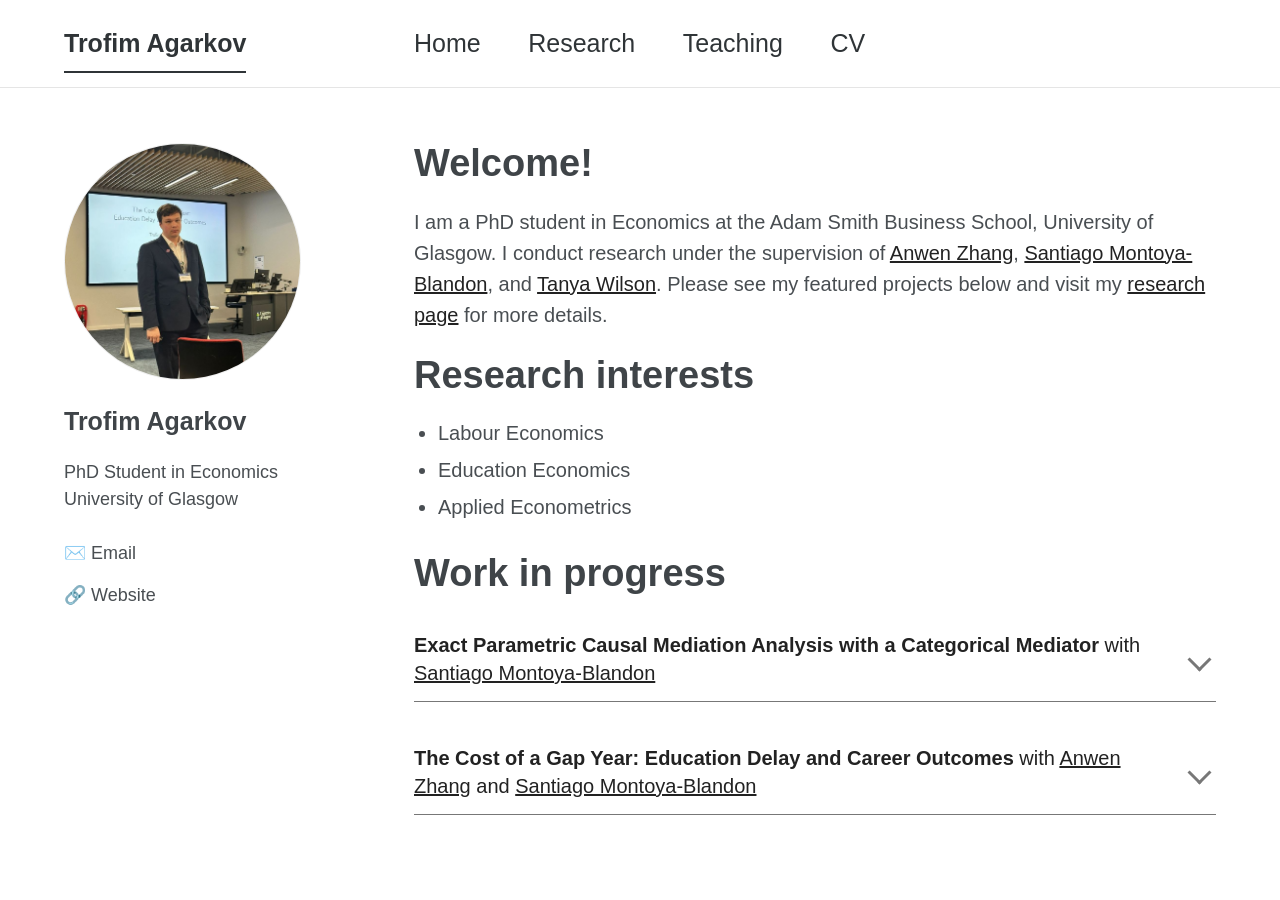
==== index.html @ 4972b130 "Update index.html" ====
<!DOCTYPE html>
<html lang="en">
<head>
  <meta charset="UTF-8">
  <title>Trofim Agarkov</title>
  <meta name="viewport" content="width=device-width, initial-scale=1.0">

  <!-- IMPORTANT: absolute path so it works on all pages -->
  <link rel="stylesheet" href="/style.css">
</head>

<body>

<header>
  <div class="site-title">
    <a href="/">Trofim Agarkov</a>
  </div>

  <nav>
    <a href="/">Home</a>
    <a href="/research/">Research</a>
    <a href="/teaching/">Teaching</a>
    <a href="/Trofim_Agarkov_CV.pdf" target="_blank" rel="noopener noreferrer">CV</a>
  </nav>
</header>

<div class="page-wrapper">

  <!-- SIDEBAR -->
  <aside class="sidebar">
    <img src="/Trofim_Agarkov.jpg" alt="Trofim Agarkov" class="profile-photo">

    <h2>Trofim Agarkov</h2>

    <p class="bio">
      PhD Student in Economics<br>
      University of Glasgow
    </p>

    <p class="sidebar-link">
      ✉️ <a href="mailto:Trofim.Agarkov@glasgow.ac.uk">Email</a>
    </p>

    <p class="sidebar-link">
      🔗 <a href="https://www.trofimagarkov.com">Website</a>
    </p>

  </aside>

  <!-- MAIN CONTENT -->
  <main class="content">
    
<h1>Welcome!</h1>

<p>
  I am a PhD student in Economics at the Adam Smith Business School,
  University of Glasgow. I conduct research under the supervision of
  <a href="https://www.gla.ac.uk/schools/business/staff/anwenzhang/">Anwen Zhang</a>,
  <a href="https://www.gla.ac.uk/schools/business/staff/santiagomontoyablandon/">Santiago Montoya-Blandon</a>,
  and
  <a href="https://www.gla.ac.uk/schools/business/staff/tanyawilson/">Tanya Wilson</a>.
  Please see my featured projects below and visit my
<a href="https://www.trofimagarkov.com/research/">research page</a>
for more details.
</p>

<h1>Research interests</h1>

<ul class="interest-list">
  <li>Labour Economics</li>
  <li>Education Economics</li>
  <li>Applied Econometrics</li>
</ul>

    <h1>Work in progress</h1>

<details class="paper-item">
  <summary>
    <span class="paper-text">
      <strong>Exact Parametric Causal Mediation Analysis with a Categorical Mediator</strong>
      with <a href="https://www.gla.ac.uk/schools/business/staff/santiagomontoyablandon/">Santiago Montoya-Blandon</a>
    </span>

    <span class="paper-arrow"></span>
  </summary>

  <div class="paper-abstract">
    This paper develops a parametric framework for causal mediation analysis with nominal categorical
mediators, such as occupation, education, or sector. Building on Imai et al. (2010), I derive closed-form 
expressions for the direct and indirect effects on the natural outcome scale, with the indirect effect
decomposed additively by mediator category. The paper also clarifies the relationship with inverse odds
ratio weighting, highlighting its strengths and limitations. Simulations show that the proposed approach
performs well, especially when treatment-mediator interactions are present.
  </div>
</details>

<details class="paper-item">
  <summary>
    <span class="paper-text">
      <strong>The Cost of a Gap Year: Education Delay and Career Outcomes</strong>
      with <a href="https://www.gla.ac.uk/schools/business/staff/anwenzhang/">Anwen Zhang</a> 
      and <a href="https://www.gla.ac.uk/schools/business/staff/santiagomontoyablandon/">Santiago Montoya-Blandon</a>
    </span>

    <span class="paper-arrow"></span>
  </summary>

  <div class="paper-abstract">
    This paper examines the association between taking a gap year before higher education and early-career
earnings in the UK. Using the Next Steps cohort linked to administrative school records, I compare students
who defer university entry with those who enrol immediately, using OLS, matching, and sensitivity analyses.
Gap-year participation is associated with lower earnings at ages 25 and 32, though the penalty declines over
time. The effects are largest for unplanned and non-labour-market gap years, while labour-market-oriented
gap years show little effect. The findings highlight the importance of gap-year type for long-term outcomes.
  </div>
</details>


  </main>

</div>

</body>
</html>
---- style.css ----
body {
  margin: 0;
  font-family: Arial, Helvetica, sans-serif;
  color: #494e52;
  background: white;
  font-size: 20px;
  line-height: 1.55;
}

/* top bar */

header {
  display: grid;
  grid-template-columns: 280px minmax(0, 1000px);
  column-gap: 70px;
  max-width: 1380px;
  margin: 0 auto;
  padding: 24px 5%;
  border-bottom: 1px solid #e5e5e5;
  align-items: center;
}

.site-title {
  grid-column: 1;
}

.site-title a {
  color: #2f3437;
  font-size: 25px;
  font-weight: bold;
  text-decoration: none;
  padding-bottom: 14px;
  border-bottom: 2px solid #2f3437;
}

nav {
  grid-column: 2;
}

nav a {
  margin-right: 42px;
  color: #2f3437;
  text-decoration: none;
  font-size: 25px;
}

nav a:last-child {
  margin-right: 0;
}

nav a:hover {
  color: #2aa6c8;
}

/* full layout */

.page-wrapper {
  display: grid;
  grid-template-columns: 280px minmax(0, 1000px);
  column-gap: 70px;
  max-width: 1380px;
  margin: 55px auto;
  padding: 0 5%;
}

/* sidebar */

.sidebar {
  font-size: 18px;
}

.profile-photo {
  width: 235px;
  height: 235px;
  border-radius: 50%;
  object-fit: cover;
  display: block;
  margin-bottom: 22px;
  border: 1px solid #eee;
}

.sidebar h2 {
  font-size: 25px;
  color: #3f4448;
  margin: 0 0 14px 0;
}

.bio {
  margin-bottom: 26px;
}

.sidebar-link {
  margin: 14px 0;
}

.sidebar a {
  color: #494e52;
  text-decoration: none;
}

.sidebar a:hover {
  color: #2aa6c8;
}

/* main content */

.content {
  max-width: 1000px;
}

.content h1 {
  color: #3f4448;
  font-size: 38px;
  line-height: 1.1;
  margin-top: 0;
  margin-bottom: 22px;
}

.content h2 {
  color: #3f4448;
  font-size: 34px;
  margin-top: 40px;
  margin-bottom: 18px;
}

.content p {
  margin: 0 0 24px 0;
}

.content a {
  color: #222;
  text-decoration: underline;
}

.content a:hover {
  color: #2aa6c8;
}

/* expandable paper items */

.paper-item {
  border-bottom: 1px solid #777;
  padding: 0;
  margin: 0 0 28px 0;
}

.paper-item summary {
  list-style: none;
  cursor: pointer;
  display: grid;
  grid-template-columns: 1fr auto;
  align-items: center;
  gap: 24px;
  padding: 14px 0;
}

.paper-item summary::-webkit-details-marker {
  display: none;
}

.paper-text {
  font-size: 20px;
  line-height: 1.4;
  color: #222;
}

.paper-text strong {
  font-weight: 700;
}

.paper-text a {
  color: #222;
  text-decoration: underline;
}

.paper-text a:hover {
  color: #2aa6c8;
}

.paper-arrow {
  width: 14px;
  height: 14px;
  border-right: 3px solid #777;
  border-bottom: 3px solid #777;
  transform: rotate(45deg);
  transition: transform 0.2s ease, border-color 0.2s ease;
  justify-self: end;
  margin-right: 8px;
}

.paper-item summary:hover .paper-arrow {
  border-color: #111;
}

.paper-item[open] .paper-arrow {
  transform: rotate(225deg);
}

.paper-abstract {
  padding: 16px 0 24px 0;
  font-size: 20px;
  line-height: 1.65;
  color: #111;
}

.interest-list {
  margin-top: 0;
  margin-bottom: 30px;
  padding-left: 24px;
}

.interest-list li {
  margin-bottom: 6px;
}

/* mobile */

@media (max-width: 900px) {
  header {
    display: block;
    padding: 20px 24px;
  }

  .site-title {
    margin-bottom: 16px;
  }

  nav {
    margin-left: 0;
  }

  nav a {
    display: inline-block;
    margin-right: 22px;
    margin-top: 12px;
    font-size: 20px;
  }

  .page-wrapper {
    display: block;
    margin: 35px auto;
    padding: 0 24px;
  }

  .sidebar {
    margin-bottom: 40px;
  }

  .content h1 {
    font-size: 32px;
  }

  .paper-text {
    font-size: 18px;
  }

  .paper-abstract {
    font-size: 18px;
  }
}
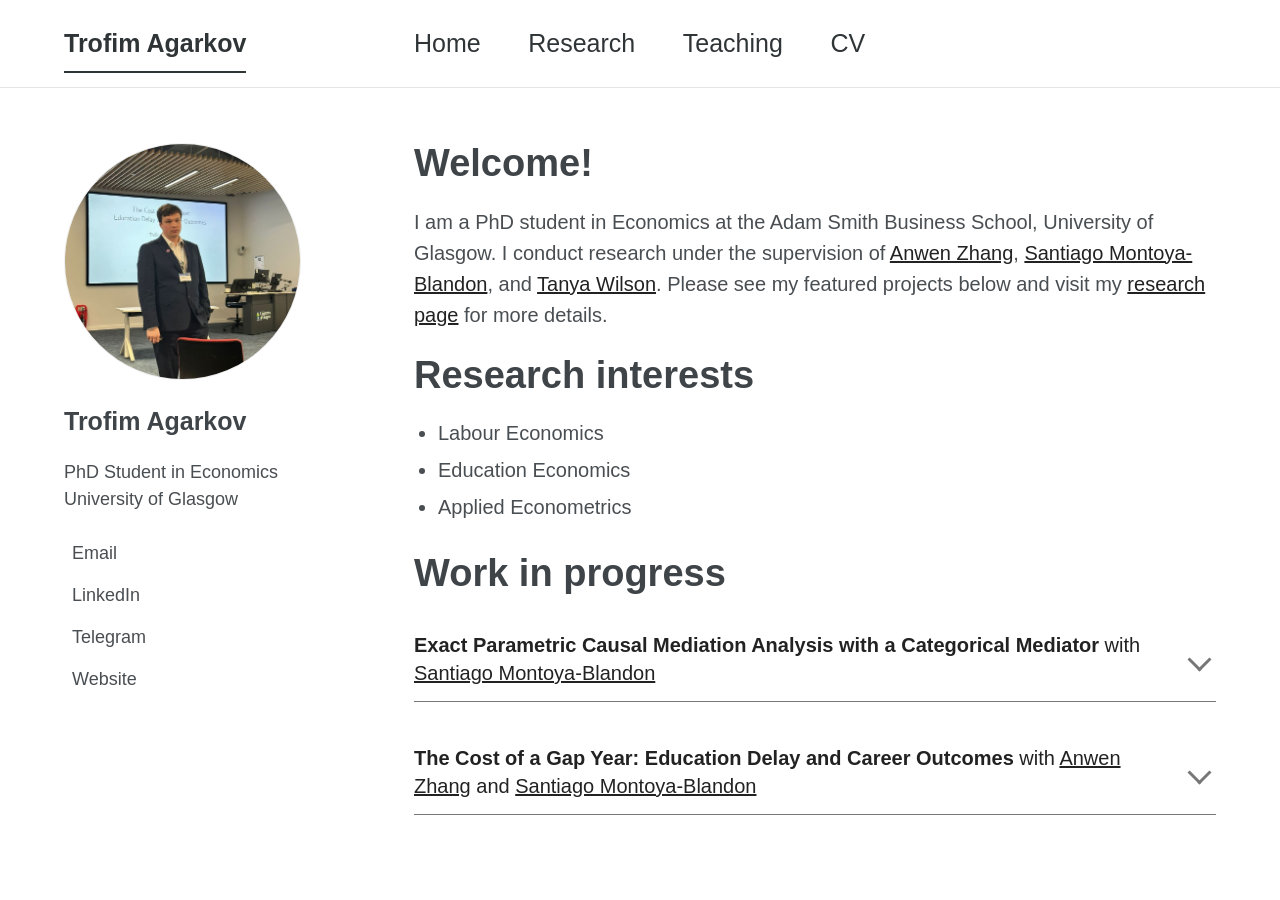
==== commit 3bdb9a23: "Update index.html" ====
--- a/index.html
+++ b/index.html
@@ -38,11 +38,23 @@
     </p>
 
     <p class="sidebar-link">
-      ✉️ <a href="mailto:Trofim.Agarkov@glasgow.ac.uk">Email</a>
+      <i class="fa-solid fa-envelope sidebar-icon"></i>
+      <a href="mailto:Trofim.Agarkov@glasgow.ac.uk">Email</a>
     </p>
 
     <p class="sidebar-link">
-      🔗 <a href="https://www.trofimagarkov.com">Website</a>
+      <i class="fa-brands fa-linkedin sidebar-icon"></i>
+      <a href="https://www.linkedin.com/in/trofimagarkov/">LinkedIn</a>
+    </p>
+
+    <p class="sidebar-link">
+      <i class="fa-brands fa-telegram sidebar-icon"></i>
+      <a href="https://t.me/trofimagarkov">Telegram</a>
+    </p>
+
+    <p class="sidebar-link">
+      <i class="fa-solid fa-link sidebar-icon"></i>
+      <a href="https://www.trofimagarkov.com">Website</a>
     </p>
 
   </aside>
--- a/style.css
+++ b/style.css
@@ -102,6 +102,13 @@
   color: #2aa6c8;
 }
 
+.sidebar-icon {
+  width: 24px;
+  margin-right: 8px;
+  color: #494e52;
+  text-align: center;
+}
+
 /* main content */
 
 .content {
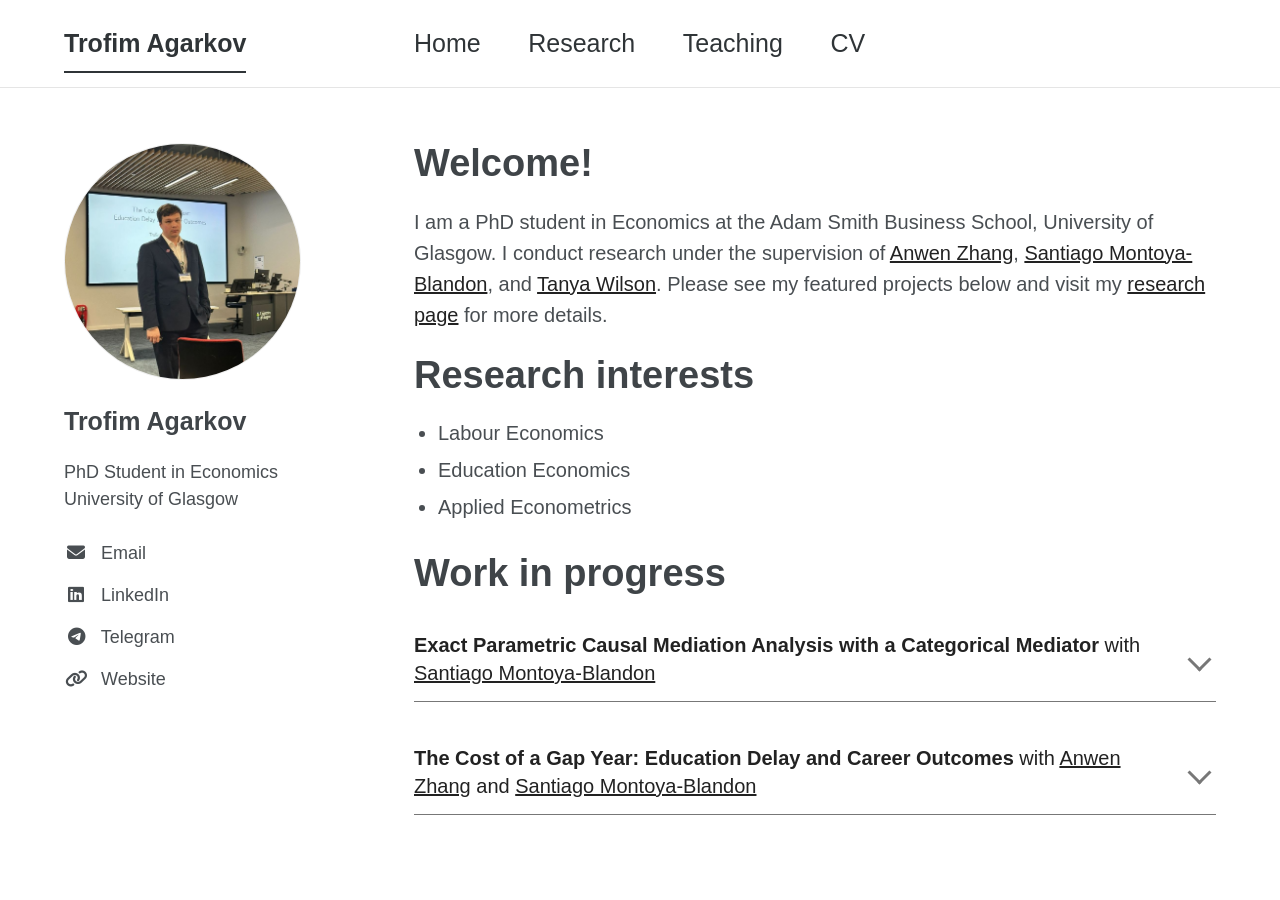
==== commit be02315d: "Update index.html" ====
--- a/index.html
+++ b/index.html
@@ -7,6 +7,7 @@
 
   <!-- IMPORTANT: absolute path so it works on all pages -->
   <link rel="stylesheet" href="/style.css">
+  <link rel="stylesheet" href="https://cdnjs.cloudflare.com/ajax/libs/font-awesome/6.5.1/css/all.min.css">
 </head>
 
 <body>
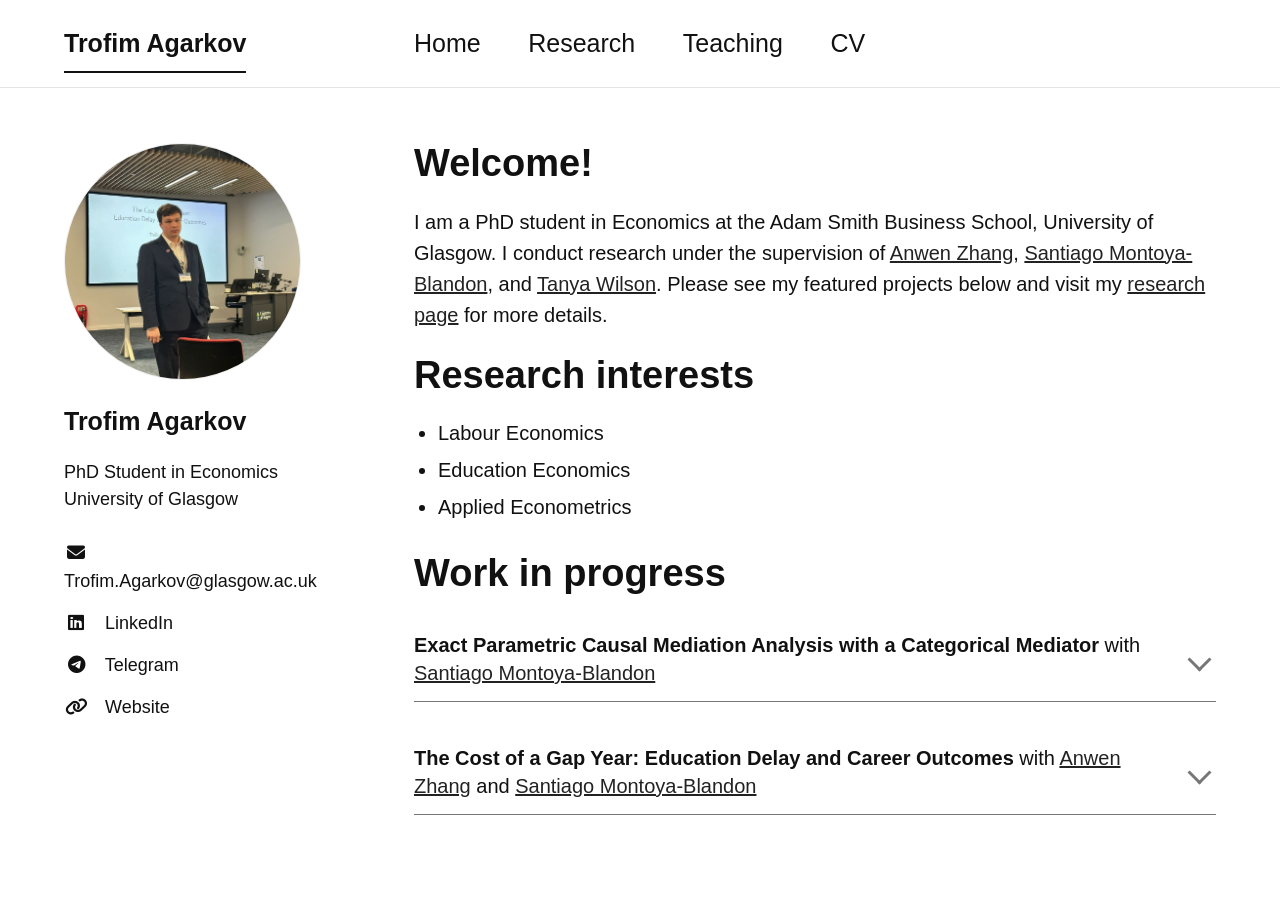
==== commit da4c7bea: "Update index.html" ====
--- a/index.html
+++ b/index.html
@@ -40,7 +40,7 @@
 
     <p class="sidebar-link">
       <i class="fa-solid fa-envelope sidebar-icon"></i>
-      <a href="mailto:Trofim.Agarkov@glasgow.ac.uk">Email</a>
+      <a href="mailto:Trofim.Agarkov@glasgow.ac.uk">Trofim.Agarkov@glasgow.ac.uk</a>
     </p>
 
     <p class="sidebar-link">
--- a/style.css
+++ b/style.css
@@ -1,7 +1,7 @@
 body {
   margin: 0;
   font-family: Arial, Helvetica, sans-serif;
-  color: #494e52;
+  color: #111;
   background: white;
   font-size: 20px;
   line-height: 1.55;
@@ -25,12 +25,12 @@
 }
 
 .site-title a {
-  color: #2f3437;
+  color: #111;
   font-size: 25px;
   font-weight: bold;
   text-decoration: none;
   padding-bottom: 14px;
-  border-bottom: 2px solid #2f3437;
+  border-bottom: 2px solid #111;
 }
 
 nav {
@@ -39,7 +39,7 @@
 
 nav a {
   margin-right: 42px;
-  color: #2f3437;
+  color: #111;
   text-decoration: none;
   font-size: 25px;
 }
@@ -67,6 +67,7 @@
 
 .sidebar {
   font-size: 18px;
+  color: #111;
 }
 
 .profile-photo {
@@ -81,7 +82,7 @@
 
 .sidebar h2 {
   font-size: 25px;
-  color: #3f4448;
+  color: #111;
   margin: 0 0 14px 0;
 }
 
@@ -94,7 +95,7 @@
 }
 
 .sidebar a {
-  color: #494e52;
+  color: #111;
   text-decoration: none;
 }
 
@@ -104,8 +105,8 @@
 
 .sidebar-icon {
   width: 24px;
-  margin-right: 8px;
-  color: #494e52;
+  margin-right: 12px;
+  color: #111;
   text-align: center;
 }
 
@@ -113,10 +114,11 @@
 
 .content {
   max-width: 1000px;
+  color: #111;
 }
 
 .content h1 {
-  color: #3f4448;
+  color: #111;
   font-size: 38px;
   line-height: 1.1;
   margin-top: 0;
@@ -124,7 +126,7 @@
 }
 
 .content h2 {
-  color: #3f4448;
+  color: #111;
   font-size: 34px;
   margin-top: 40px;
   margin-bottom: 18px;
@@ -168,7 +170,7 @@
 .paper-text {
   font-size: 20px;
   line-height: 1.4;
-  color: #222;
+  color: #111;
 }
 
 .paper-text strong {
@@ -220,6 +222,115 @@
   margin-bottom: 6px;
 }
 
+/* reusable content cards */
+
+.content-card {
+  box-sizing: border-box;
+  border: 1px solid #d8e0ea;
+  border-radius: 10px;
+  padding: 24px 28px;
+  margin: 26px 0;
+  background: #fff;
+  box-shadow: 0 1px 2px rgba(0, 0, 0, 0.03);
+}
+
+/* job / teaching cards */
+
+.job-card {
+  color: #111;
+}
+
+.job-row {
+  display: flex;
+  gap: 18px;
+  align-items: flex-start;
+}
+
+.job-logo {
+  width: 46px;
+  height: 46px;
+  border-radius: 6px;
+  color: white;
+  font-size: 13px;
+  font-weight: bold;
+  display: flex;
+  align-items: center;
+  justify-content: center;
+  flex-shrink: 0;
+  margin-top: -8px;
+}
+
+.uofg-logo {
+  background: #003865;
+}
+
+.hse-logo {
+  background: #1d4f91;
+}
+
+.job-body {
+  flex: 1;
+  min-width: 0;
+}
+
+.job-title-row {
+  display: flex;
+  justify-content: space-between;
+  align-items: baseline;
+  gap: 24px;
+  margin-bottom: 16px;
+}
+
+.job-title-row h3 {
+  margin: 0;
+  font-size: 24px;
+  font-weight: normal;
+  color: #111;
+  flex: 1;
+  min-width: 0;
+}
+
+.job-title-row h3 strong {
+  font-weight: 700;
+}
+
+.job-title-row h3 em {
+  font-style: italic;
+  font-weight: normal;
+  margin-left: 10px;
+}
+
+.job-date {
+  font-size: 20px;
+  color: #111;
+  font-style: normal;
+  white-space: nowrap;
+}
+
+.job-list {
+  margin: 0;
+  padding-left: 24px;
+}
+
+.job-list li {
+  margin-bottom: 8px;
+}
+
+.job-list li:last-child {
+  margin-bottom: 0;
+}
+
+.course-code {
+  color: #666;
+  font-weight: normal;
+  margin-right: 8px;
+}
+
+.course-name {
+  color: #111;
+  font-weight: normal;
+}
+
 /* mobile */
 
 @media (max-width: 900px) {
@@ -264,4 +375,31 @@
   .paper-abstract {
     font-size: 18px;
   }
-}
+
+  .content-card {
+    padding: 20px;
+  }
+
+  .job-row {
+    display: flex;
+    gap: 14px;
+  }
+
+  .job-logo {
+    margin-top: 0;
+  }
+
+  .job-title-row {
+    display: block;
+  }
+
+  .job-date {
+    display: block;
+    margin-top: 8px;
+  }
+
+  .job-list {
+    padding-left: 22px;
+    margin-top: 14px;
+  }
+}
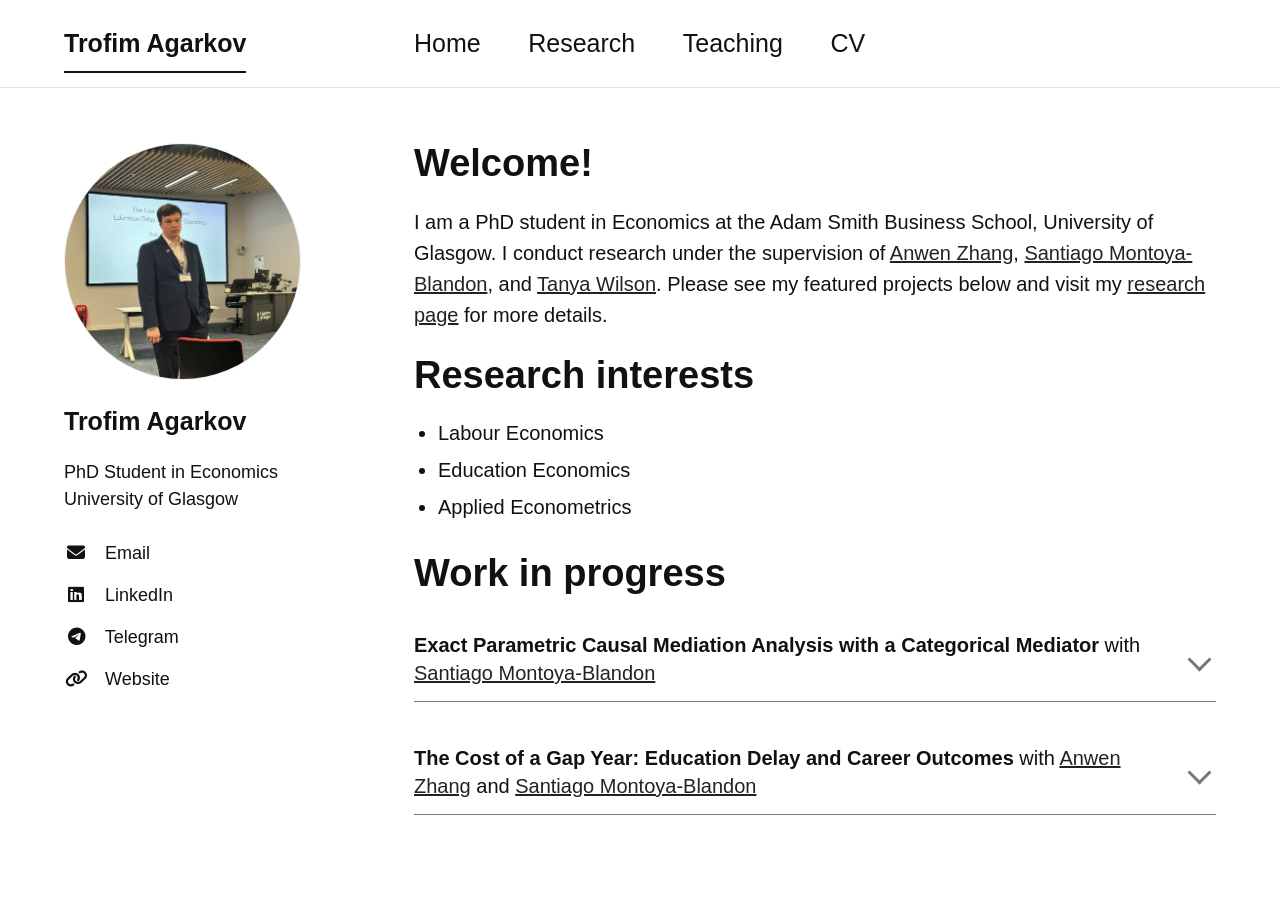
==== commit 2aebbf29: "Update index.html" ====
--- a/index.html
+++ b/index.html
@@ -40,7 +40,7 @@
 
     <p class="sidebar-link">
       <i class="fa-solid fa-envelope sidebar-icon"></i>
-      <a href="mailto:Trofim.Agarkov@glasgow.ac.uk">Trofim.Agarkov@glasgow.ac.uk</a>
+      <a href="mailto:Trofim.Agarkov@glasgow.ac.uk">Email</a>
     </p>
 
     <p class="sidebar-link">
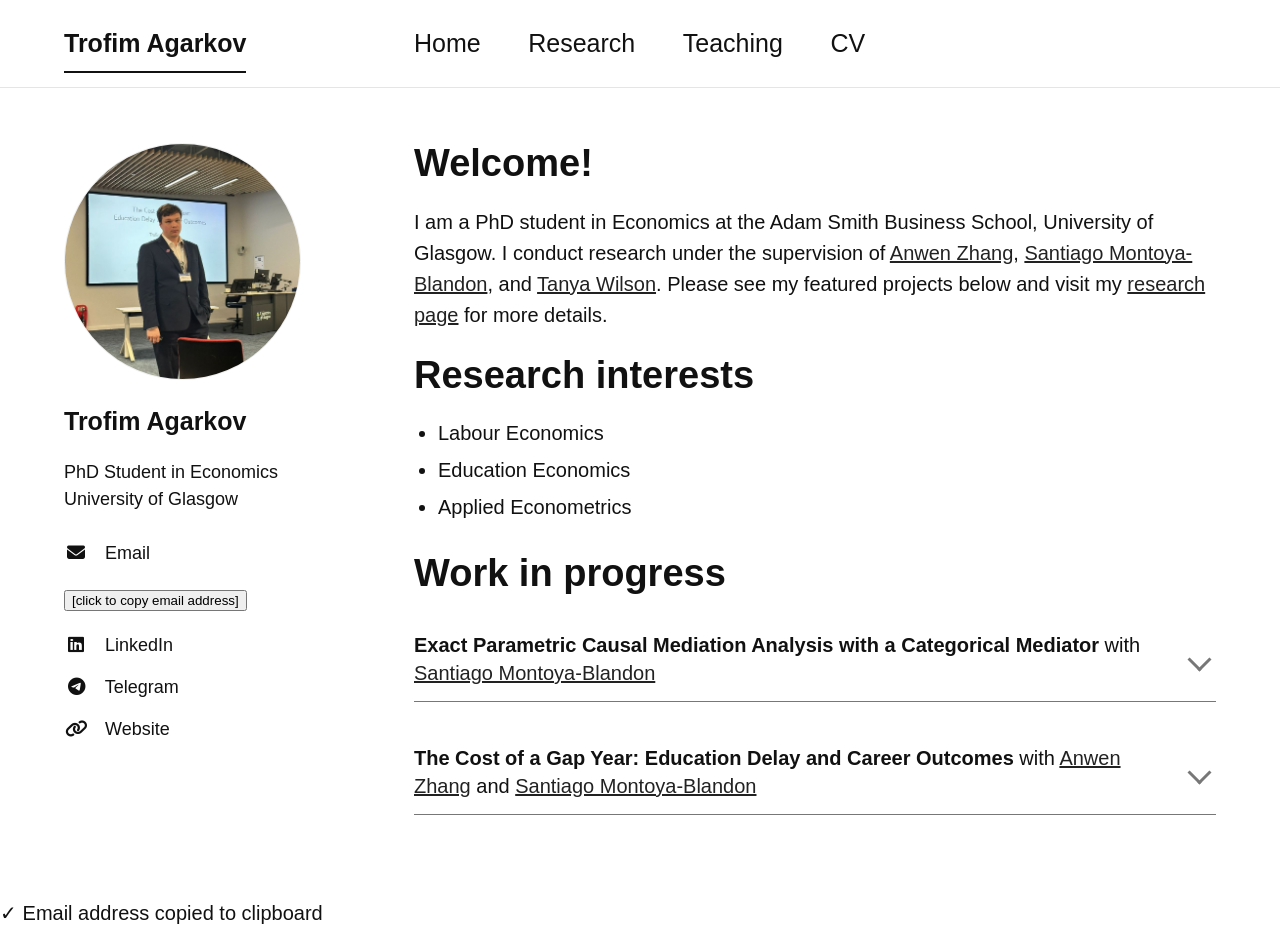
==== commit 6dee7e28: "Update index.html" ====
--- a/index.html
+++ b/index.html
@@ -38,10 +38,16 @@
       University of Glasgow
     </p>
 
-    <p class="sidebar-link">
-      <i class="fa-solid fa-envelope sidebar-icon"></i>
-      <a href="mailto:Trofim.Agarkov@glasgow.ac.uk">Email</a>
-    </p>
+<p class="sidebar-link">
+  <i class="fa-solid fa-envelope sidebar-icon"></i>
+  <a href="mailto:Trofim.Agarkov@glasgow.ac.uk">Email</a>
+</p>
+
+<p class="sidebar-copy-line">
+  <button class="copy-email-button" onclick="copyEmail()">
+    [click to copy email address]
+  </button>
+</p>
 
     <p class="sidebar-link">
       <i class="fa-brands fa-linkedin sidebar-icon"></i>
@@ -133,5 +139,23 @@
 
 </div>
 
+  <div id="copy-toast" class="copy-toast">
+  ✓ Email address copied to clipboard
+</div>
+
+<script>
+  function copyEmail() {
+    navigator.clipboard.writeText("Trofim.Agarkov@glasgow.ac.uk").then(function () {
+      const toast = document.getElementById("copy-toast");
+      toast.classList.add("show");
+
+      setTimeout(function () {
+        toast.classList.remove("show");
+      }, 2200);
+    });
+  }
+</script>
+
+  
 </body>
 </html>
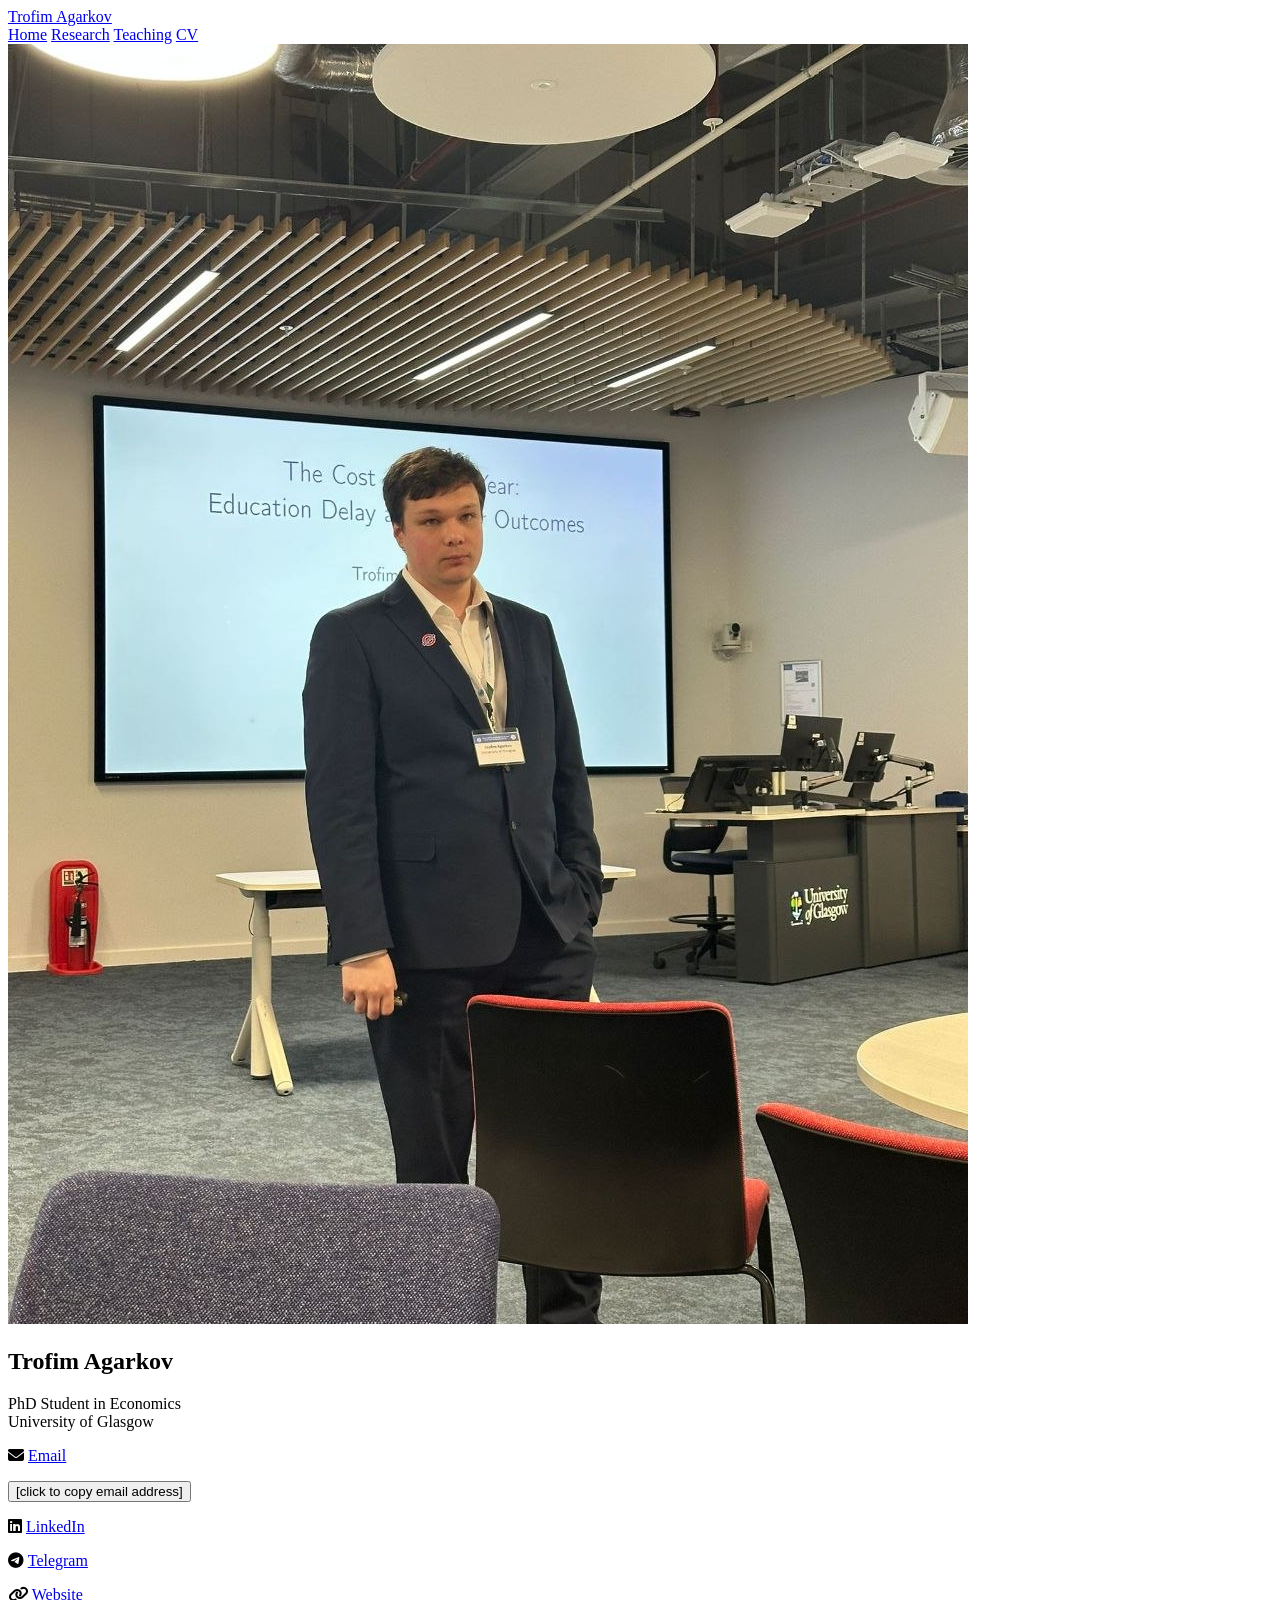
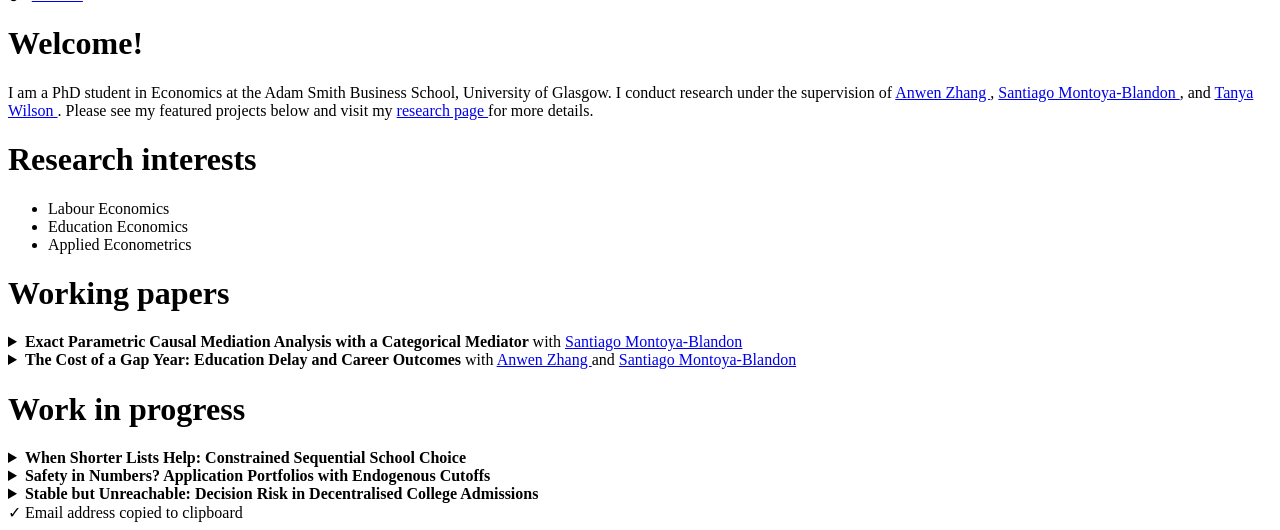
==== commit f8aec358: "Update index.html" ====
--- a/index.html
+++ b/index.html
@@ -5,23 +5,35 @@
   <title>Trofim Agarkov</title>
   <meta name="viewport" content="width=device-width, initial-scale=1.0">
 
-  <!-- IMPORTANT: absolute path so it works on all pages -->
-  <link rel="stylesheet" href="/style.css">
-  <link rel="stylesheet" href="https://cdnjs.cloudflare.com/ajax/libs/font-awesome/6.5.1/css/all.min.css">
+  <link
+    rel="stylesheet"
+    href="https://www.trofimagarkov.com/style.css"
+  >
+
+  <link
+    rel="stylesheet"
+    href="https://cdnjs.cloudflare.com/ajax/libs/font-awesome/6.5.1/css/all.min.css"
+  >
 </head>
 
 <body>
 
 <header>
   <div class="site-title">
-    <a href="/">Trofim Agarkov</a>
+    <a href="https://www.trofimagarkov.com/">Trofim Agarkov</a>
   </div>
 
   <nav>
-    <a href="/">Home</a>
-    <a href="/research/">Research</a>
-    <a href="/teaching/">Teaching</a>
-    <a href="/Trofim_Agarkov_CV.pdf" target="_blank" rel="noopener noreferrer">CV</a>
+    <a href="https://www.trofimagarkov.com/">Home</a>
+    <a href="https://www.trofimagarkov.com/research/">Research</a>
+    <a href="https://www.trofimagarkov.com/teaching/">Teaching</a>
+    <a
+      href="https://www.trofimagarkov.com/Trofim_Agarkov_CV.pdf"
+      target="_blank"
+      rel="noopener noreferrer"
+    >
+      CV
+    </a>
   </nav>
 </header>
 
@@ -29,7 +41,11 @@
 
   <!-- SIDEBAR -->
   <aside class="sidebar">
-    <img src="/Trofim_Agarkov.jpg" alt="Trofim Agarkov" class="profile-photo">
+    <img
+      src="/Trofim_Agarkov.jpg"
+      alt="Trofim Agarkov"
+      class="profile-photo"
+    >
 
     <h2>Trofim Agarkov</h2>
 
@@ -38,16 +54,16 @@
       University of Glasgow
     </p>
 
-<p class="sidebar-link">
-  <i class="fa-solid fa-envelope sidebar-icon"></i>
-  <a href="mailto:Trofim.Agarkov@glasgow.ac.uk">Email</a>
-</p>
-
-<p class="sidebar-copy-line">
-  <button class="copy-email-button" onclick="copyEmail()">
-    [click to copy email address]
-  </button>
-</p>
+    <p class="sidebar-link">
+      <i class="fa-solid fa-envelope sidebar-icon"></i>
+      <a href="mailto:Trofim.Agarkov@glasgow.ac.uk">Email</a>
+    </p>
+
+    <p class="sidebar-copy-line">
+      <button class="copy-email-button" onclick="copyEmail()">
+        [click to copy email address]
+      </button>
+    </p>
 
     <p class="sidebar-link">
       <i class="fa-brands fa-linkedin sidebar-icon"></i>
@@ -61,101 +77,211 @@
 
     <p class="sidebar-link">
       <i class="fa-solid fa-link sidebar-icon"></i>
-      <a href="https://www.trofimagarkov.com">Website</a>
-    </p>
-
+      <a href="https://www.trofimagarkov.com/">Website</a>
+    </p>
   </aside>
 
   <!-- MAIN CONTENT -->
   <main class="content">
-    
-<h1>Welcome!</h1>
-
-<p>
-  I am a PhD student in Economics at the Adam Smith Business School,
-  University of Glasgow. I conduct research under the supervision of
-  <a href="https://www.gla.ac.uk/schools/business/staff/anwenzhang/">Anwen Zhang</a>,
-  <a href="https://www.gla.ac.uk/schools/business/staff/santiagomontoyablandon/">Santiago Montoya-Blandon</a>,
-  and
-  <a href="https://www.gla.ac.uk/schools/business/staff/tanyawilson/">Tanya Wilson</a>.
-  Please see my featured projects below and visit my
-<a href="https://www.trofimagarkov.com/research/">research page</a>
-for more details.
-</p>
-
-<h1>Research interests</h1>
-
-<ul class="interest-list">
-  <li>Labour Economics</li>
-  <li>Education Economics</li>
-  <li>Applied Econometrics</li>
-</ul>
-
+
+    <h1>Welcome!</h1>
+
+    <p>
+      I am a PhD student in Economics at the Adam Smith Business School,
+      University of Glasgow. I conduct research under the supervision of
+      <a href="https://www.gla.ac.uk/schools/business/staff/anwenzhang/">
+        Anwen Zhang
+      </a>,
+      <a href="https://www.gla.ac.uk/schools/business/staff/santiagomontoyablandon/">
+        Santiago Montoya-Blandon
+      </a>,
+      and
+      <a href="https://www.gla.ac.uk/schools/business/staff/tanyawilson/">
+        Tanya Wilson
+      </a>.
+      Please see my featured projects below and visit my
+      <a href="https://www.trofimagarkov.com/research/">
+        research page
+      </a>
+      for more details.
+    </p>
+
+    <h1>Research interests</h1>
+
+    <ul class="interest-list">
+      <li>Labour Economics</li>
+      <li>Education Economics</li>
+      <li>Applied Econometrics</li>
+    </ul>
+
+    <!-- WORKING PAPERS -->
+    <h1>Working papers</h1>
+
+    <details class="paper-item">
+      <summary>
+        <span class="paper-text">
+          <strong>
+            Exact Parametric Causal Mediation Analysis with a Categorical Mediator
+          </strong>
+          with
+          <a href="https://www.gla.ac.uk/schools/business/staff/santiagomontoyablandon/">
+            Santiago Montoya-Blandon
+          </a>
+        </span>
+
+        <span class="paper-arrow"></span>
+      </summary>
+
+      <div class="paper-abstract">
+        This paper develops a parametric framework for causal mediation analysis
+        with nominal categorical mediators, such as occupation, education, or
+        sector. Building on Imai et al. (2010), I derive closed-form expressions
+        for the direct and indirect effects on the natural outcome scale, with
+        the indirect effect decomposed additively by mediator category. The paper
+        also clarifies the relationship with inverse odds ratio weighting,
+        highlighting its strengths and limitations. Simulations show that the
+        proposed approach performs well, especially when treatment-mediator
+        interactions are present.
+      </div>
+    </details>
+
+    <details class="paper-item">
+      <summary>
+        <span class="paper-text">
+          <strong>
+            The Cost of a Gap Year: Education Delay and Career Outcomes
+          </strong>
+          with
+          <a href="https://www.gla.ac.uk/schools/business/staff/anwenzhang/">
+            Anwen Zhang
+          </a>
+          and
+          <a href="https://www.gla.ac.uk/schools/business/staff/santiagomontoyablandon/">
+            Santiago Montoya-Blandon
+          </a>
+        </span>
+
+        <span class="paper-arrow"></span>
+      </summary>
+
+      <div class="paper-abstract">
+        This paper examines the association between taking a gap year before
+        higher education and early-career earnings in the UK. Using the Next
+        Steps cohort linked to administrative school records, I compare students
+        who defer university entry with those who enrol immediately, using OLS,
+        matching, and sensitivity analyses. Gap-year participation is associated
+        with lower earnings at ages 25 and 32, though the penalty declines over
+        time. The effects are largest for unplanned and non-labour-market gap
+        years, while labour-market-oriented gap years show little effect. The
+        findings highlight the importance of gap-year type for long-term
+        outcomes.
+      </div>
+    </details>
+
+    <!-- WORK IN PROGRESS -->
     <h1>Work in progress</h1>
 
-<details class="paper-item">
-  <summary>
-    <span class="paper-text">
-      <strong>Exact Parametric Causal Mediation Analysis with a Categorical Mediator</strong>
-      with <a href="https://www.gla.ac.uk/schools/business/staff/santiagomontoyablandon/">Santiago Montoya-Blandon</a>
-    </span>
-
-    <span class="paper-arrow"></span>
-  </summary>
-
-  <div class="paper-abstract">
-    This paper develops a parametric framework for causal mediation analysis with nominal categorical
-mediators, such as occupation, education, or sector. Building on Imai et al. (2010), I derive closed-form 
-expressions for the direct and indirect effects on the natural outcome scale, with the indirect effect
-decomposed additively by mediator category. The paper also clarifies the relationship with inverse odds
-ratio weighting, highlighting its strengths and limitations. Simulations show that the proposed approach
-performs well, especially when treatment-mediator interactions are present.
-  </div>
-</details>
-
-<details class="paper-item">
-  <summary>
-    <span class="paper-text">
-      <strong>The Cost of a Gap Year: Education Delay and Career Outcomes</strong>
-      with <a href="https://www.gla.ac.uk/schools/business/staff/anwenzhang/">Anwen Zhang</a> 
-      and <a href="https://www.gla.ac.uk/schools/business/staff/santiagomontoyablandon/">Santiago Montoya-Blandon</a>
-    </span>
-
-    <span class="paper-arrow"></span>
-  </summary>
-
-  <div class="paper-abstract">
-    This paper examines the association between taking a gap year before higher education and early-career
-earnings in the UK. Using the Next Steps cohort linked to administrative school records, I compare students
-who defer university entry with those who enrol immediately, using OLS, matching, and sensitivity analyses.
-Gap-year participation is associated with lower earnings at ages 25 and 32, though the penalty declines over
-time. The effects are largest for unplanned and non-labour-market gap years, while labour-market-oriented
-gap years show little effect. The findings highlight the importance of gap-year type for long-term outcomes.
-  </div>
-</details>
-
+    <details class="paper-item">
+      <summary>
+        <span class="paper-text">
+          <strong>
+            When Shorter Lists Help: Constrained Sequential School Choice
+          </strong>
+        </span>
+
+        <span class="paper-arrow"></span>
+      </summary>
+
+      <div class="paper-abstract">
+        Real-world school choice systems almost universally cap the number of
+        schools students may rank, yet the theory of constrained school choice
+        has been developed only for simultaneous, one-shot applications
+        (Haeringer and Klijn, 2009). At the same time, a growing literature
+        studies school choice as a sequential game in which students observe
+        earlier applications before submitting their own (Dur, Hammond and
+        Kesten, 2021), but without constraints. This paper combines the two:
+        I study sequential school choice under list-length constraints,
+        characterising equilibrium outcomes of the Boston mechanism, Deferred
+        Acceptance, and Top Trading Cycles as the constraint varies. The
+        interaction turns out to be far from neutral: the three mechanisms
+        respond to the constraint in sharply different ways, and a binding
+        constraint can act as a commitment device with real welfare
+        consequences.
+      </div>
+    </details>
+
+    <details class="paper-item">
+      <summary>
+        <span class="paper-text">
+          <strong>
+            Safety in Numbers? Application Portfolios with Endogenous Cutoffs
+          </strong>
+        </span>
+
+        <span class="paper-arrow"></span>
+      </summary>
+
+      <div class="paper-abstract">
+        Applicants hedge: a reach, a match, a safety. But a college is only a
+        safety relative to where this year's admission cutoffs land, and those
+        cutoffs are set by where everyone else applies. This paper studies
+        application portfolios in a large market in which students know their
+        own exam score but not the cutoffs, which fluctuate with cohort size and
+        capacity. Because hedging is what determines cutoffs, safety is
+        endogenous: insuring against a strong cohort raises the cutoffs at
+        precisely the colleges applicants retreat toward. I characterise
+        equilibrium portfolios and show that whether hedging creates value or
+        merely wastes seats depends on whether declined offers are recycled.
+      </div>
+    </details>
+
+    <details class="paper-item">
+      <summary>
+        <span class="paper-text">
+          <strong>
+            Stable but Unreachable: Decision Risk in Decentralised College Admissions
+          </strong>
+        </span>
+
+        <span class="paper-arrow"></span>
+      </summary>
+
+      <div class="paper-abstract">
+        In decentralised college admissions, students must commit to one offer
+        before knowing how rivals will act or how they will be graded, and can
+        therefore be wrong. We call this decision risk and show that it is
+        identically zero under any strategy-proof centralised mechanism: the
+        benchmark is a theorem, not an estimated counterfactual. Characterising
+        the admissions game, we measure risk over stable matchings using
+        confirmation weights—the chance that a higher-ranked rival actually
+        contests a seat. We characterise how risk varies across stable outcomes
+        and with the information available to students, and show that the
+        measure is estimable from administrative data.
+      </div>
+    </details>
 
   </main>
 
 </div>
 
-  <div id="copy-toast" class="copy-toast">
+<div id="copy-toast" class="copy-toast">
   ✓ Email address copied to clipboard
 </div>
 
 <script>
   function copyEmail() {
-    navigator.clipboard.writeText("Trofim.Agarkov@glasgow.ac.uk").then(function () {
-      const toast = document.getElementById("copy-toast");
-      toast.classList.add("show");
-
-      setTimeout(function () {
-        toast.classList.remove("show");
-      }, 2200);
-    });
+    navigator.clipboard
+      .writeText("Trofim.Agarkov@glasgow.ac.uk")
+      .then(function () {
+        const toast = document.getElementById("copy-toast");
+        toast.classList.add("show");
+
+        setTimeout(function () {
+          toast.classList.remove("show");
+        }, 2200);
+      });
   }
 </script>
 
-  
 </body>
 </html>
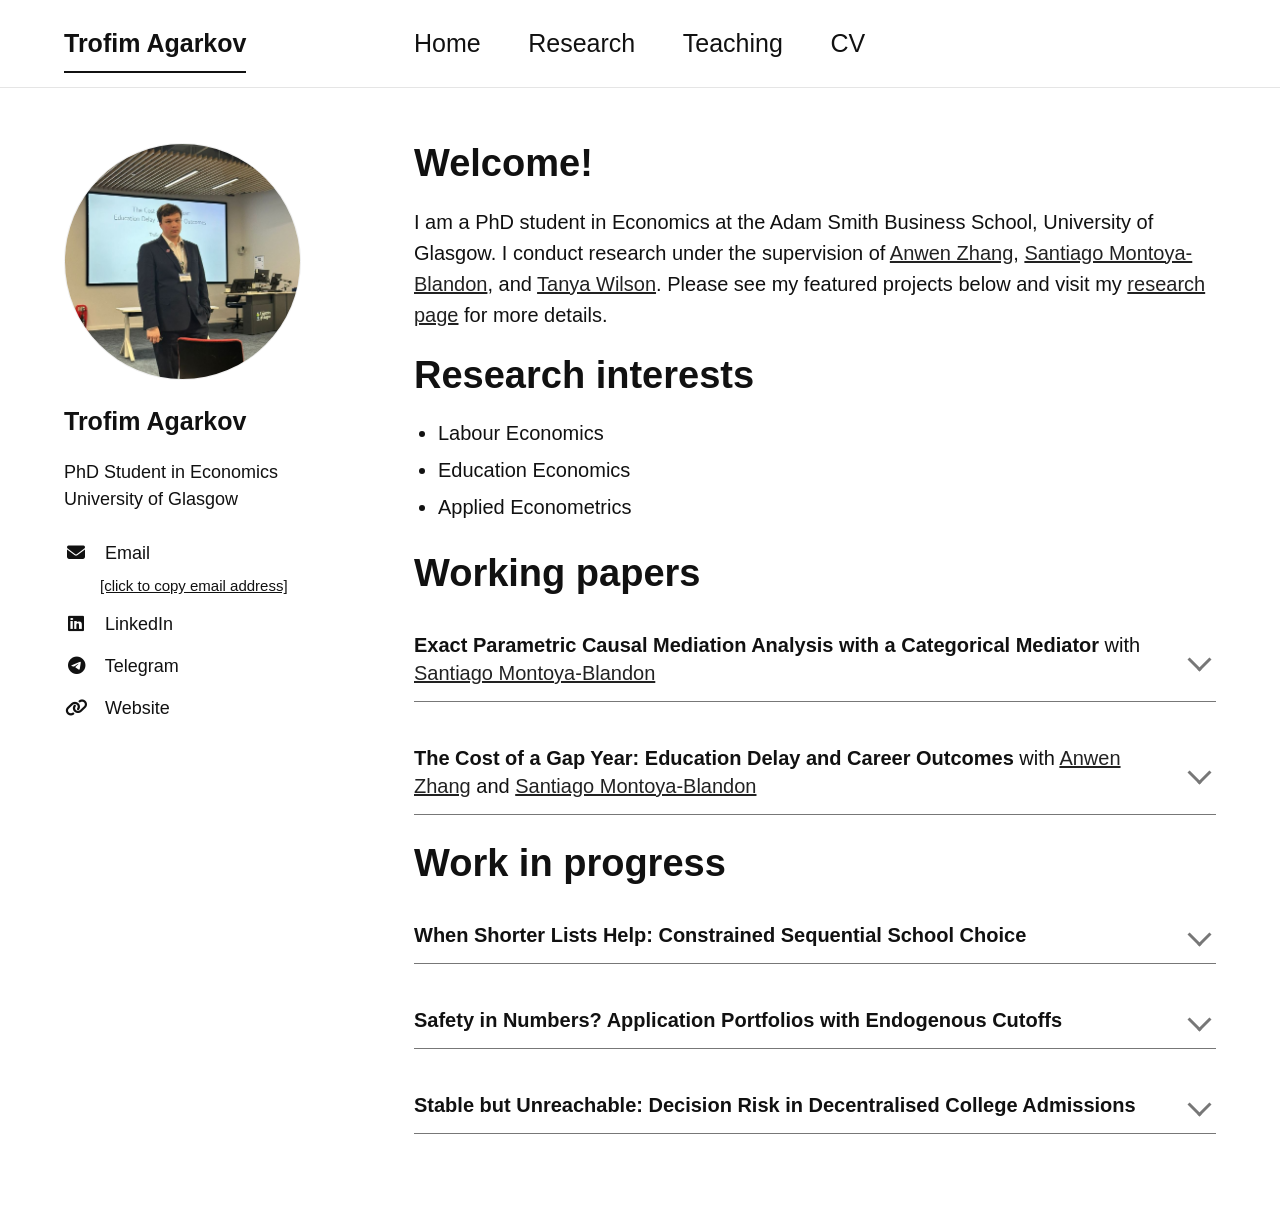
==== commit fc541e1b: "Update index.html" ====
--- a/index.html
+++ b/index.html
@@ -5,35 +5,23 @@
   <title>Trofim Agarkov</title>
   <meta name="viewport" content="width=device-width, initial-scale=1.0">
 
-  <link
-    rel="stylesheet"
-    href="https://www.trofimagarkov.com/style.css"
-  >
-
-  <link
-    rel="stylesheet"
-    href="https://cdnjs.cloudflare.com/ajax/libs/font-awesome/6.5.1/css/all.min.css"
-  >
+  <!-- IMPORTANT: absolute path so it works on all pages -->
+  <link rel="stylesheet" href="/style.css">
+  <link rel="stylesheet" href="https://cdnjs.cloudflare.com/ajax/libs/font-awesome/6.5.1/css/all.min.css">
 </head>
 
 <body>
 
 <header>
   <div class="site-title">
-    <a href="https://www.trofimagarkov.com/">Trofim Agarkov</a>
+    <a href="/">Trofim Agarkov</a>
   </div>
 
   <nav>
-    <a href="https://www.trofimagarkov.com/">Home</a>
-    <a href="https://www.trofimagarkov.com/research/">Research</a>
-    <a href="https://www.trofimagarkov.com/teaching/">Teaching</a>
-    <a
-      href="https://www.trofimagarkov.com/Trofim_Agarkov_CV.pdf"
-      target="_blank"
-      rel="noopener noreferrer"
-    >
-      CV
-    </a>
+    <a href="/">Home</a>
+    <a href="/research/">Research</a>
+    <a href="/teaching/">Teaching</a>
+    <a href="/Trofim_Agarkov_CV.pdf" target="_blank" rel="noopener noreferrer">CV</a>
   </nav>
 </header>
 
@@ -41,11 +29,7 @@
 
   <!-- SIDEBAR -->
   <aside class="sidebar">
-    <img
-      src="/Trofim_Agarkov.jpg"
-      alt="Trofim Agarkov"
-      class="profile-photo"
-    >
+    <img src="/Trofim_Agarkov.jpg" alt="Trofim Agarkov" class="profile-photo">
 
     <h2>Trofim Agarkov</h2>
 
@@ -54,16 +38,16 @@
       University of Glasgow
     </p>
 
-    <p class="sidebar-link">
-      <i class="fa-solid fa-envelope sidebar-icon"></i>
-      <a href="mailto:Trofim.Agarkov@glasgow.ac.uk">Email</a>
-    </p>
-
-    <p class="sidebar-copy-line">
-      <button class="copy-email-button" onclick="copyEmail()">
-        [click to copy email address]
-      </button>
-    </p>
+<p class="sidebar-link">
+  <i class="fa-solid fa-envelope sidebar-icon"></i>
+  <a href="mailto:Trofim.Agarkov@glasgow.ac.uk">Email</a>
+</p>
+
+<p class="sidebar-copy-line">
+  <button class="copy-email-button" onclick="copyEmail()">
+    [click to copy email address]
+  </button>
+</p>
 
     <p class="sidebar-link">
       <i class="fa-brands fa-linkedin sidebar-icon"></i>
@@ -77,188 +61,142 @@
 
     <p class="sidebar-link">
       <i class="fa-solid fa-link sidebar-icon"></i>
-      <a href="https://www.trofimagarkov.com/">Website</a>
-    </p>
+      <a href="https://www.trofimagarkov.com">Website</a>
+    </p>
+
   </aside>
 
   <!-- MAIN CONTENT -->
   <main class="content">
-
-    <h1>Welcome!</h1>
-
-    <p>
-      I am a PhD student in Economics at the Adam Smith Business School,
-      University of Glasgow. I conduct research under the supervision of
-      <a href="https://www.gla.ac.uk/schools/business/staff/anwenzhang/">
-        Anwen Zhang
-      </a>,
-      <a href="https://www.gla.ac.uk/schools/business/staff/santiagomontoyablandon/">
-        Santiago Montoya-Blandon
-      </a>,
-      and
-      <a href="https://www.gla.ac.uk/schools/business/staff/tanyawilson/">
-        Tanya Wilson
-      </a>.
-      Please see my featured projects below and visit my
-      <a href="https://www.trofimagarkov.com/research/">
-        research page
-      </a>
-      for more details.
-    </p>
-
-    <h1>Research interests</h1>
-
-    <ul class="interest-list">
-      <li>Labour Economics</li>
-      <li>Education Economics</li>
-      <li>Applied Econometrics</li>
-    </ul>
-
-    <!-- WORKING PAPERS -->
-    <h1>Working papers</h1>
-
-    <details class="paper-item">
-      <summary>
-        <span class="paper-text">
-          <strong>
-            Exact Parametric Causal Mediation Analysis with a Categorical Mediator
-          </strong>
-          with
-          <a href="https://www.gla.ac.uk/schools/business/staff/santiagomontoyablandon/">
-            Santiago Montoya-Blandon
-          </a>
-        </span>
-
-        <span class="paper-arrow"></span>
-      </summary>
-
-      <div class="paper-abstract">
-        This paper develops a parametric framework for causal mediation analysis
-        with nominal categorical mediators, such as occupation, education, or
-        sector. Building on Imai et al. (2010), I derive closed-form expressions
-        for the direct and indirect effects on the natural outcome scale, with
-        the indirect effect decomposed additively by mediator category. The paper
-        also clarifies the relationship with inverse odds ratio weighting,
-        highlighting its strengths and limitations. Simulations show that the
-        proposed approach performs well, especially when treatment-mediator
-        interactions are present.
-      </div>
-    </details>
-
-    <details class="paper-item">
-      <summary>
-        <span class="paper-text">
-          <strong>
-            The Cost of a Gap Year: Education Delay and Career Outcomes
-          </strong>
-          with
-          <a href="https://www.gla.ac.uk/schools/business/staff/anwenzhang/">
-            Anwen Zhang
-          </a>
-          and
-          <a href="https://www.gla.ac.uk/schools/business/staff/santiagomontoyablandon/">
-            Santiago Montoya-Blandon
-          </a>
-        </span>
-
-        <span class="paper-arrow"></span>
-      </summary>
-
-      <div class="paper-abstract">
-        This paper examines the association between taking a gap year before
-        higher education and early-career earnings in the UK. Using the Next
-        Steps cohort linked to administrative school records, I compare students
-        who defer university entry with those who enrol immediately, using OLS,
-        matching, and sensitivity analyses. Gap-year participation is associated
-        with lower earnings at ages 25 and 32, though the penalty declines over
-        time. The effects are largest for unplanned and non-labour-market gap
-        years, while labour-market-oriented gap years show little effect. The
-        findings highlight the importance of gap-year type for long-term
-        outcomes.
-      </div>
-    </details>
-
-    <!-- WORK IN PROGRESS -->
-    <h1>Work in progress</h1>
-
-    <details class="paper-item">
-      <summary>
-        <span class="paper-text">
-          <strong>
-            When Shorter Lists Help: Constrained Sequential School Choice
-          </strong>
-        </span>
-
-        <span class="paper-arrow"></span>
-      </summary>
-
-      <div class="paper-abstract">
-        Real-world school choice systems almost universally cap the number of
-        schools students may rank, yet the theory of constrained school choice
-        has been developed only for simultaneous, one-shot applications
-        (Haeringer and Klijn, 2009). At the same time, a growing literature
-        studies school choice as a sequential game in which students observe
-        earlier applications before submitting their own (Dur, Hammond and
-        Kesten, 2021), but without constraints. This paper combines the two:
-        I study sequential school choice under list-length constraints,
-        characterising equilibrium outcomes of the Boston mechanism, Deferred
-        Acceptance, and Top Trading Cycles as the constraint varies. The
-        interaction turns out to be far from neutral: the three mechanisms
-        respond to the constraint in sharply different ways, and a binding
-        constraint can act as a commitment device with real welfare
-        consequences.
-      </div>
-    </details>
-
-    <details class="paper-item">
-      <summary>
-        <span class="paper-text">
-          <strong>
-            Safety in Numbers? Application Portfolios with Endogenous Cutoffs
-          </strong>
-        </span>
-
-        <span class="paper-arrow"></span>
-      </summary>
-
-      <div class="paper-abstract">
-        Applicants hedge: a reach, a match, a safety. But a college is only a
-        safety relative to where this year's admission cutoffs land, and those
-        cutoffs are set by where everyone else applies. This paper studies
-        application portfolios in a large market in which students know their
-        own exam score but not the cutoffs, which fluctuate with cohort size and
-        capacity. Because hedging is what determines cutoffs, safety is
-        endogenous: insuring against a strong cohort raises the cutoffs at
-        precisely the colleges applicants retreat toward. I characterise
-        equilibrium portfolios and show that whether hedging creates value or
-        merely wastes seats depends on whether declined offers are recycled.
-      </div>
-    </details>
-
-    <details class="paper-item">
-      <summary>
-        <span class="paper-text">
-          <strong>
-            Stable but Unreachable: Decision Risk in Decentralised College Admissions
-          </strong>
-        </span>
-
-        <span class="paper-arrow"></span>
-      </summary>
-
-      <div class="paper-abstract">
-        In decentralised college admissions, students must commit to one offer
-        before knowing how rivals will act or how they will be graded, and can
-        therefore be wrong. We call this decision risk and show that it is
-        identically zero under any strategy-proof centralised mechanism: the
-        benchmark is a theorem, not an estimated counterfactual. Characterising
-        the admissions game, we measure risk over stable matchings using
-        confirmation weights—the chance that a higher-ranked rival actually
-        contests a seat. We characterise how risk varies across stable outcomes
-        and with the information available to students, and show that the
-        measure is estimable from administrative data.
-      </div>
-    </details>
+    
+<h1>Welcome!</h1>
+
+<p>
+  I am a PhD student in Economics at the Adam Smith Business School,
+  University of Glasgow. I conduct research under the supervision of
+  <a href="https://www.gla.ac.uk/schools/business/staff/anwenzhang/">Anwen Zhang</a>,
+  <a href="https://www.gla.ac.uk/schools/business/staff/santiagomontoyablandon/">Santiago Montoya-Blandon</a>,
+  and
+  <a href="https://www.gla.ac.uk/schools/business/staff/tanyawilson/">Tanya Wilson</a>.
+  Please see my featured projects below and visit my
+<a href="https://www.trofimagarkov.com/research/">research page</a>
+for more details.
+</p>
+
+<h1>Research interests</h1>
+
+<ul class="interest-list">
+  <li>Labour Economics</li>
+  <li>Education Economics</li>
+  <li>Applied Econometrics</li>
+</ul>
+
+<h1>Working papers</h1>
+
+<details class="paper-item">
+  <summary>
+    <span class="paper-text">
+      <strong>Exact Parametric Causal Mediation Analysis with a Categorical Mediator</strong>
+      with <a href="https://www.gla.ac.uk/schools/business/staff/santiagomontoyablandon/">Santiago Montoya-Blandon</a>
+    </span>
+
+    <span class="paper-arrow"></span>
+  </summary>
+
+  <div class="paper-abstract">
+    This paper develops a parametric framework for causal mediation analysis with nominal categorical
+mediators, such as occupation, education, or sector. Building on Imai et al. (2010), I derive closed-form 
+expressions for the direct and indirect effects on the natural outcome scale, with the indirect effect
+decomposed additively by mediator category. The paper also clarifies the relationship with inverse odds
+ratio weighting, highlighting its strengths and limitations. Simulations show that the proposed approach
+performs well, especially when treatment-mediator interactions are present.
+  </div>
+</details>
+
+<details class="paper-item">
+  <summary>
+    <span class="paper-text">
+      <strong>The Cost of a Gap Year: Education Delay and Career Outcomes</strong>
+      with <a href="https://www.gla.ac.uk/schools/business/staff/anwenzhang/">Anwen Zhang</a> 
+      and <a href="https://www.gla.ac.uk/schools/business/staff/santiagomontoyablandon/">Santiago Montoya-Blandon</a>
+    </span>
+
+    <span class="paper-arrow"></span>
+  </summary>
+
+  <div class="paper-abstract">
+    This paper examines the association between taking a gap year before higher education and early-career
+earnings in the UK. Using the Next Steps cohort linked to administrative school records, I compare students
+who defer university entry with those who enrol immediately, using OLS, matching, and sensitivity analyses.
+Gap-year participation is associated with lower earnings at ages 25 and 32, though the penalty declines over
+time. The effects are largest for unplanned and non-labour-market gap years, while labour-market-oriented
+gap years show little effect. The findings highlight the importance of gap-year type for long-term outcomes.
+  </div>
+</details>
+
+<h1>Work in progress</h1>
+
+<details class="paper-item">
+  <summary>
+    <span class="paper-text">
+      <strong>When Shorter Lists Help: Constrained Sequential School Choice</strong>
+    </span>
+
+    <span class="paper-arrow"></span>
+  </summary>
+
+  <div class="paper-abstract">
+    Real-world school choice systems almost universally cap the number of schools students may rank, yet the
+theory of constrained school choice has been developed only for simultaneous, one-shot applications
+(Haeringer and Klijn, 2009). At the same time, a growing literature studies school choice as a sequential
+game in which students observe earlier applications before submitting their own (Dur, Hammond and Kesten,
+2021), but without constraints. This paper combines the two: I study sequential school choice under
+list-length constraints, characterising equilibrium outcomes of the Boston mechanism, Deferred Acceptance,
+and Top Trading Cycles as the constraint varies. The interaction turns out to be far from neutral: the three
+mechanisms respond to the constraint in sharply different ways, and a binding constraint can act as a
+commitment device with real welfare consequences.
+  </div>
+</details>
+
+<details class="paper-item">
+  <summary>
+    <span class="paper-text">
+      <strong>Safety in Numbers? Application Portfolios with Endogenous Cutoffs</strong>
+    </span>
+
+    <span class="paper-arrow"></span>
+  </summary>
+
+  <div class="paper-abstract">
+    Applicants hedge—a reach, a match, a safety. But a college is only a safety relative to where this year's
+admission cutoffs land, and those cutoffs are set by where everyone else applies. This paper studies
+application portfolios in a large market in which students know their own exam score but not the cutoffs,
+which fluctuate with cohort size and capacity. Because hedging is what determines cutoffs, safety is
+endogenous: insuring against a strong cohort raises the cutoffs at precisely the colleges applicants retreat
+toward. I characterise equilibrium portfolios and show that whether hedging creates value or merely wastes
+seats depends on whether declined offers are recycled.
+  </div>
+</details>
+
+<details class="paper-item">
+  <summary>
+    <span class="paper-text">
+      <strong>Stable but Unreachable: Decision Risk in Decentralised College Admissions</strong>
+    </span>
+
+    <span class="paper-arrow"></span>
+  </summary>
+
+  <div class="paper-abstract">
+    In decentralised college admissions, students must commit to one offer before knowing how rivals will act
+or how they will be graded, and can therefore be wrong. We call this decision risk, and show it is identically
+zero under any strategy-proof centralised mechanism: the benchmark is a theorem, not an estimated
+counterfactual. Characterising the admissions game, we measure risk over stable matchings using confirmation
+weights—the chance a higher-ranked rival actually contests a seat. We characterise how risk varies across
+stable outcomes and with the information available to students, and show the measure is estimable from
+administrative data.
+  </div>
+</details>
 
   </main>
 
@@ -270,16 +208,14 @@
 
 <script>
   function copyEmail() {
-    navigator.clipboard
-      .writeText("Trofim.Agarkov@glasgow.ac.uk")
-      .then(function () {
-        const toast = document.getElementById("copy-toast");
-        toast.classList.add("show");
-
-        setTimeout(function () {
-          toast.classList.remove("show");
-        }, 2200);
-      });
+    navigator.clipboard.writeText("Trofim.Agarkov@glasgow.ac.uk").then(function () {
+      const toast = document.getElementById("copy-toast");
+      toast.classList.add("show");
+
+      setTimeout(function () {
+        toast.classList.remove("show");
+      }, 2200);
+    });
   }
 </script>
 
--- a/style.css
+++ b/style.css
@@ -0,0 +1,445 @@
+body {
+  margin: 0;
+  font-family: Arial, Helvetica, sans-serif;
+  color: #111;
+  background: white;
+  font-size: 20px;
+  line-height: 1.55;
+}
+
+/* top bar */
+
+header {
+  display: grid;
+  grid-template-columns: 280px minmax(0, 1000px);
+  column-gap: 70px;
+  max-width: 1380px;
+  margin: 0 auto;
+  padding: 24px 5%;
+  border-bottom: 1px solid #e5e5e5;
+  align-items: center;
+}
+
+.site-title {
+  grid-column: 1;
+}
+
+.site-title a {
+  color: #111;
+  font-size: 25px;
+  font-weight: bold;
+  text-decoration: none;
+  padding-bottom: 14px;
+  border-bottom: 2px solid #111;
+}
+
+nav {
+  grid-column: 2;
+}
+
+nav a {
+  margin-right: 42px;
+  color: #111;
+  text-decoration: none;
+  font-size: 25px;
+}
+
+nav a:last-child {
+  margin-right: 0;
+}
+
+nav a:hover {
+  color: #2aa6c8;
+}
+
+/* full layout */
+
+.page-wrapper {
+  display: grid;
+  grid-template-columns: 280px minmax(0, 1000px);
+  column-gap: 70px;
+  max-width: 1380px;
+  margin: 55px auto;
+  padding: 0 5%;
+}
+
+/* sidebar */
+
+.sidebar {
+  font-size: 18px;
+  color: #111;
+}
+
+.profile-photo {
+  width: 235px;
+  height: 235px;
+  border-radius: 50%;
+  object-fit: cover;
+  display: block;
+  margin-bottom: 22px;
+  border: 1px solid #eee;
+}
+
+.sidebar h2 {
+  font-size: 25px;
+  color: #111;
+  margin: 0 0 14px 0;
+}
+
+.bio {
+  margin-bottom: 26px;
+}
+
+.sidebar-link {
+  margin: 14px 0;
+}
+
+.sidebar a {
+  color: #111;
+  text-decoration: none;
+}
+
+.sidebar a:hover {
+  color: #2aa6c8;
+}
+
+.sidebar-icon {
+  width: 24px;
+  margin-right: 12px;
+  color: #111;
+  text-align: center;
+}
+
+/* main content */
+
+.content {
+  max-width: 1000px;
+  color: #111;
+}
+
+.content h1 {
+  color: #111;
+  font-size: 38px;
+  line-height: 1.1;
+  margin-top: 0;
+  margin-bottom: 22px;
+}
+
+.content h2 {
+  color: #111;
+  font-size: 34px;
+  margin-top: 40px;
+  margin-bottom: 18px;
+}
+
+.content p {
+  margin: 0 0 24px 0;
+}
+
+.content a {
+  color: #222;
+  text-decoration: underline;
+}
+
+.content a:hover {
+  color: #2aa6c8;
+}
+
+/* expandable paper items */
+
+.paper-item {
+  border-bottom: 1px solid #777;
+  padding: 0;
+  margin: 0 0 28px 0;
+}
+
+.paper-item summary {
+  list-style: none;
+  cursor: pointer;
+  display: grid;
+  grid-template-columns: 1fr auto;
+  align-items: center;
+  gap: 24px;
+  padding: 14px 0;
+}
+
+.paper-item summary::-webkit-details-marker {
+  display: none;
+}
+
+.paper-text {
+  font-size: 20px;
+  line-height: 1.4;
+  color: #111;
+}
+
+.paper-text strong {
+  font-weight: 700;
+}
+
+.paper-text a {
+  color: #222;
+  text-decoration: underline;
+}
+
+.paper-text a:hover {
+  color: #2aa6c8;
+}
+
+.paper-arrow {
+  width: 14px;
+  height: 14px;
+  border-right: 3px solid #777;
+  border-bottom: 3px solid #777;
+  transform: rotate(45deg);
+  transition: transform 0.2s ease, border-color 0.2s ease;
+  justify-self: end;
+  margin-right: 8px;
+}
+
+.paper-item summary:hover .paper-arrow {
+  border-color: #111;
+}
+
+.paper-item[open] .paper-arrow {
+  transform: rotate(225deg);
+}
+
+.paper-abstract {
+  padding: 16px 0 24px 0;
+  font-size: 20px;
+  line-height: 1.65;
+  color: #111;
+}
+
+.interest-list {
+  margin-top: 0;
+  margin-bottom: 30px;
+  padding-left: 24px;
+}
+
+.interest-list li {
+  margin-bottom: 6px;
+}
+
+/* reusable content cards */
+
+.content-card {
+  box-sizing: border-box;
+  border: 1px solid #d8e0ea;
+  border-radius: 10px;
+  padding: 24px 28px;
+  margin: 26px 0;
+  background: #fff;
+  box-shadow: 0 1px 2px rgba(0, 0, 0, 0.03);
+}
+
+/* job / teaching cards */
+
+.job-card {
+  color: #111;
+}
+
+.job-row {
+  display: flex;
+  gap: 18px;
+  align-items: flex-start;
+}
+
+.job-logo {
+  width: 46px;
+  height: 46px;
+  border-radius: 6px;
+  color: white;
+  font-size: 13px;
+  font-weight: bold;
+  display: flex;
+  align-items: center;
+  justify-content: center;
+  flex-shrink: 0;
+  margin-top: -6px;
+}
+
+.uofg-logo {
+  background: #003865;
+}
+
+.hse-logo {
+  background: #1d4f91;
+}
+
+.job-body {
+  flex: 1;
+  min-width: 0;
+}
+
+.job-title-row {
+  display: flex;
+  justify-content: space-between;
+  align-items: baseline;
+  gap: 24px;
+  margin-bottom: 16px;
+}
+
+.job-title-row h3 {
+  margin: 0;
+  font-size: 24px;
+  font-weight: normal;
+  color: #111;
+  flex: 1;
+  min-width: 0;
+}
+
+.job-title-row h3 strong {
+  font-weight: 700;
+}
+
+.job-title-row h3 em {
+  font-style: italic;
+  font-weight: normal;
+  margin-left: 10px;
+}
+
+.job-date {
+  font-size: 20px;
+  color: #111;
+  font-style: normal;
+  white-space: nowrap;
+}
+
+.job-list {
+  margin: 0;
+  padding-left: 24px;
+}
+
+.job-list li {
+  margin-bottom: 8px;
+}
+
+.job-list li:last-child {
+  margin-bottom: 0;
+}
+
+.course-code {
+  color: #666;
+  font-weight: normal;
+  margin-right: 8px;
+}
+
+.course-name {
+  color: #111;
+  font-weight: normal;
+}
+
+.sidebar-copy-line {
+  margin: -8px 0 14px 36px;
+  font-size: 15px;
+}
+
+.copy-email-button {
+  border: none;
+  background: none;
+  padding: 0;
+  color: #111;
+  font: inherit;
+  cursor: pointer;
+  text-decoration: underline;
+}
+
+.copy-email-button:hover {
+  color: #2aa6c8;
+}
+
+.copy-toast {
+  position: fixed;
+  right: 24px;
+  bottom: 24px;
+  background: #111;
+  color: white;
+  padding: 12px 18px;
+  border-radius: 8px;
+  font-size: 16px;
+  opacity: 0;
+  transform: translateY(10px);
+  pointer-events: none;
+  transition: opacity 0.2s ease, transform 0.2s ease;
+  z-index: 9999;
+}
+
+.copy-toast.show {
+  opacity: 1;
+  transform: translateY(0);
+}
+
+/* mobile */
+
+@media (max-width: 900px) {
+  header {
+    display: block;
+    padding: 20px 24px;
+  }
+
+  .site-title {
+    margin-bottom: 16px;
+  }
+
+  nav {
+    margin-left: 0;
+  }
+
+  nav a {
+    display: inline-block;
+    margin-right: 22px;
+    margin-top: 12px;
+    font-size: 20px;
+  }
+
+  .page-wrapper {
+    display: block;
+    margin: 35px auto;
+    padding: 0 24px;
+  }
+
+  .sidebar {
+    margin-bottom: 40px;
+  }
+
+  .content h1 {
+    font-size: 32px;
+  }
+
+  .paper-text {
+    font-size: 18px;
+  }
+
+  .paper-abstract {
+    font-size: 18px;
+  }
+
+  .content-card {
+    padding: 20px;
+  }
+
+  .job-row {
+    display: flex;
+    gap: 14px;
+  }
+
+  .job-logo {
+    margin-top: 0;
+  }
+
+  .job-title-row {
+    display: block;
+  }
+
+  .job-date {
+    display: block;
+    margin-top: 8px;
+  }
+
+  .job-list {
+    padding-left: 22px;
+    margin-top: 14px;
+  }
+}
